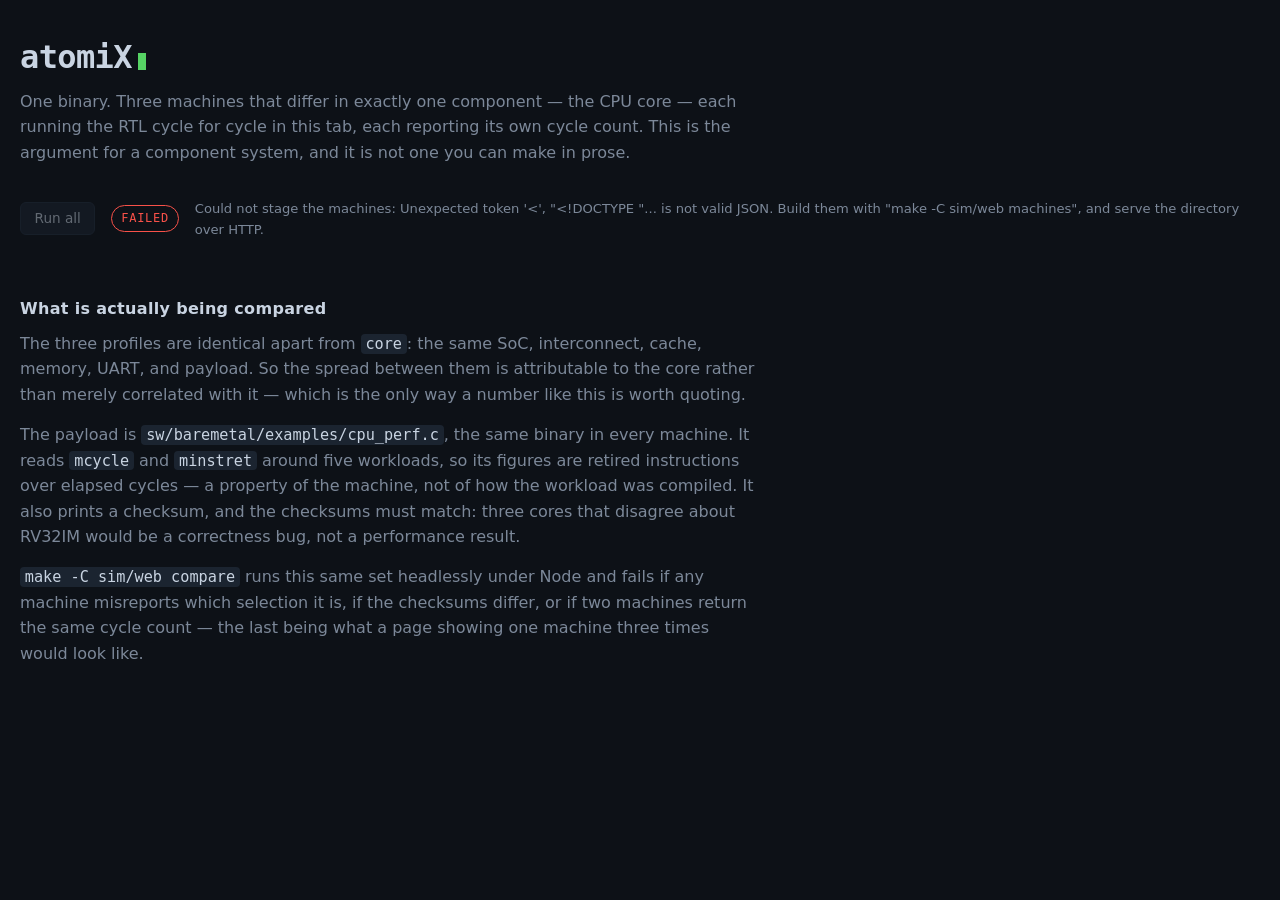
==== sim/web/public/compare.html @ 08066fac "Boot the same binary on three cores, side by side One machine in a tab shows that a selection boots." ====
<!doctype html>
<html lang="en">
<head>
<meta charset="utf-8">
<meta name="viewport" content="width=device-width, initial-scale=1">
<title>atomiX — machines side by side</title>
<link rel="stylesheet" href="style.css">
</head>
<body>
<main class="shell wide">
  <header class="masthead">
    <h1>atomiX</h1>
    <p>
      One binary. Three machines that differ in exactly one component — the
      CPU core — each running the RTL cycle for cycle in this tab, each
      reporting its own cycle count. This is the argument for a component
      system, and it is not one you can make in prose.
    </p>
  </header>

  <section class="race-bar">
    <button type="button" id="run" disabled>Run all</button>
    <span class="badge" id="race-state" data-state="loading">loading</span>
    <p class="race-note" id="race-note">
      Every machine is advanced by the same number of simulated cycles per
      slice, so what you are watching is simulated time, not this laptop:
      the console that finishes first belongs to the machine that needed
      fewer cycles.
    </p>
  </section>

  <section class="machines" id="machines" aria-label="Machines"></section>

  <section class="results" id="results" hidden>
    <h2>Result</h2>
    <table class="scoreboard">
      <thead>
        <tr>
          <th scope="col">profile</th>
          <th scope="col">core</th>
          <th scope="col">workload cycles</th>
          <th scope="col">relative</th>
          <th scope="col">checksum</th>
        </tr>
      </thead>
      <tbody id="scoreboard"></tbody>
    </table>
    <p class="verdict" id="verdict"></p>
  </section>

  <section class="notes">
    <h2>What is actually being compared</h2>
    <p>
      The three profiles are identical apart from <code>core</code>:
      the same SoC, interconnect, cache, memory, UART, and payload. So the
      spread between them is attributable to the core rather than merely
      correlated with it — which is the only way a number like this is worth
      quoting.
    </p>
    <p>
      The payload is <code>sw/baremetal/examples/cpu_perf.c</code>, the same
      binary in every machine. It reads <code>mcycle</code> and
      <code>minstret</code> around five workloads, so its figures are retired
      instructions over elapsed cycles — a property of the machine, not of how
      the workload was compiled. It also prints a checksum, and the checksums
      must match: three cores that disagree about RV32IM would be a
      correctness bug, not a performance result.
    </p>
    <p>
      <code>make -C sim/web compare</code> runs this same set headlessly under
      Node and fails if any machine misreports which selection it is, if the
      checksums differ, or if two machines return the same cycle count — the
      last being what a page showing one machine three times would look like.
    </p>
    <p class="provenance" id="provenance"></p>
  </section>
</main>
<script src="terminal.js"></script>
<script src="compare.js"></script>
</body>
</html>
---- sim/web/public/style.css ----
:root {
  --bg: #0d1117;
  --panel: #131a23;
  --edge: #243040;
  --ink: #c9d4e2;
  --dim: #7c8899;
  --accent: #56d364;
  --accent-dim: #2ea043;
  --warn: #d29922;
  --mono: ui-monospace, "SF Mono", "JetBrains Mono", "DejaVu Sans Mono", monospace;
}

* { box-sizing: border-box; }

body {
  margin: 0;
  padding: 2rem 1.25rem 4rem;
  background: var(--bg);
  color: var(--ink);
  font: 16px/1.6 system-ui, -apple-system, "Segoe UI", sans-serif;
}

.shell { max-width: 62rem; margin: 0 auto; }

.masthead h1 {
  font-family: var(--mono);
  font-size: 2rem;
  letter-spacing: -0.02em;
  margin: 0 0 0.35rem;
}
.masthead h1::after {
  content: "";
  display: inline-block;
  width: 0.5rem; height: 1.1rem;
  margin-left: 0.4rem;
  vertical-align: -0.15rem;
  background: var(--accent);
}
.masthead p { margin: 0 0 2rem; color: var(--dim); max-width: 46rem; }

.machine {
  border: 1px solid var(--edge);
  border-radius: 10px;
  background: var(--panel);
  overflow: hidden;
}

.machine-bar {
  display: flex;
  align-items: center;
  gap: 1rem;
  flex-wrap: wrap;
  padding: 0.6rem 0.9rem;
  border-bottom: 1px solid var(--edge);
  background: #0f151d;
}

.badge {
  font-family: var(--mono);
  font-size: 0.75rem;
  text-transform: uppercase;
  letter-spacing: 0.06em;
  padding: 0.2rem 0.55rem;
  border-radius: 999px;
  border: 1px solid var(--edge);
  color: var(--dim);
  white-space: nowrap;
}
.badge[data-state="running"] { color: var(--accent); border-color: var(--accent-dim); }
/* Parked in WFI: the machine is up, just not executing. Distinct from both
   "running" and "halted", because it is neither. */
.badge[data-state="idle"] { color: #58a6ff; border-color: #1f6feb; }
.badge[data-state="halted"]  { color: var(--warn); border-color: var(--warn); }
.badge[data-state="failed"]  { color: #f85149; border-color: #f85149; }

.readout {
  display: flex;
  gap: 1.25rem;
  flex-wrap: wrap;
  margin: 0;
  flex: 1 1 auto;
}
.readout div { display: flex; gap: 0.4rem; align-items: baseline; }
.readout dt {
  font-size: 0.7rem;
  text-transform: uppercase;
  letter-spacing: 0.06em;
  color: var(--dim);
}
.readout dd {
  margin: 0;
  font-family: var(--mono);
  font-size: 0.85rem;
  font-variant-numeric: tabular-nums;
}

button {
  font: inherit;
  font-size: 0.85rem;
  padding: 0.3rem 0.85rem;
  border-radius: 6px;
  border: 1px solid var(--edge);
  background: #1b2430;
  color: var(--ink);
  cursor: pointer;
}
button:hover:not(:disabled) { border-color: var(--accent-dim); color: var(--accent); }
button:disabled { opacity: 0.45; cursor: default; }

.console {
  height: 26rem;
  overflow-y: auto;
  padding: 0.9rem 1rem;
  background: #0b0f15;
  cursor: text;
}
.console:focus { outline: 1px solid var(--accent-dim); outline-offset: -1px; }

.screen {
  margin: 0;
  font-family: var(--mono);
  font-size: 13.5px;
  line-height: 1.45;
  white-space: pre-wrap;
  word-break: break-word;
  color: var(--ink);
}

.cursor { background: var(--accent); color: #0b0f15; }
.console:not(:focus) .cursor { background: none; outline: 1px solid var(--dim); color: inherit; }

.hint {
  margin: 0;
  padding: 0.55rem 1rem;
  border-top: 1px solid var(--edge);
  font-size: 0.82rem;
  color: var(--dim);
}
.hint code, .notes code {
  font-family: var(--mono);
  font-size: 0.95em;
  color: var(--ink);
  background: #1b2430;
  padding: 0.05rem 0.3rem;
  border-radius: 4px;
}

.notes { margin-top: 2.25rem; max-width: 46rem; }
.notes h2 { font-size: 1rem; letter-spacing: 0.02em; margin: 0 0 0.6rem; }
.notes p { color: var(--dim); margin: 0 0 0.9rem; }
.provenance { font-family: var(--mono); font-size: 0.75rem; }

@media (prefers-reduced-motion: no-preference) {
  .console:focus .cursor { animation: blink 1.1s steps(1, end) infinite; }
  @keyframes blink { 50% { background: none; color: inherit; } }
}

/* --- Machines side by side -------------------------------------------------
   Three consoles at once need width the single-machine page does not, and a
   console short enough that all three fit on one screen -- the whole point is
   seeing them next to each other rather than scrolling between them. */
.shell.wide { max-width: 84rem; }

.race-bar {
  display: flex;
  align-items: center;
  gap: 1rem;
  flex-wrap: wrap;
  margin-bottom: 1.25rem;
}
.race-note {
  margin: 0;
  flex: 1 1 24rem;
  font-size: 0.82rem;
  color: var(--dim);
}
.badge[data-state="done"] { color: var(--accent); border-color: var(--accent-dim); }

.machines {
  display: grid;
  grid-template-columns: repeat(auto-fit, minmax(20rem, 1fr));
  gap: 1rem;
}
/* The consoles are the thing being scanned across, so they are what has to
   line up: identical height, at an identical offset, in every pane. The cores
   do not have the same number of capabilities, so that list goes *below* the
   console and is pushed to the bottom of the card, where a card-to-card
   difference in its height costs the comparison nothing. */
.machine-card { display: flex; flex-direction: column; }
.machine-card .console { height: 14rem; cursor: default; flex: 0 0 auto; }
.machine-card .screen { font-size: 12.5px; }
.machine-card .capabilities { margin-top: auto; padding-top: 0.6rem; }
/* No cursor: these panes take no input, and a blinking one would invite it. */
.machine-card .console:not(:focus) .cursor,
.machine-card .cursor { background: none; outline: none; color: inherit; }

.core-title {
  margin: 0;
  min-height: 3.2rem;
  padding: 0.5rem 0.9rem 0.25rem;
  font-size: 0.82rem;
  color: var(--dim);
}
.capabilities {
  display: flex;
  flex-wrap: wrap;
  gap: 0.3rem;
  margin: 0;
  padding: 0 0.9rem 0.6rem;
  list-style: none;
}
/* Two rows' worth, always. The cores do not have the same number of
   capabilities, and a comparison whose panes start at different heights is one
   the reader cannot scan across -- which is the only thing this layout is
   for. */
.capabilities { align-content: start; }
.capabilities li {
  font-family: var(--mono);
  font-size: 0.68rem;
  color: var(--dim);
  border: 1px solid var(--edge);
  border-radius: 4px;
  padding: 0.05rem 0.35rem;
}

.results { margin-top: 2rem; }
.results h2 { font-size: 1rem; margin: 0 0 0.6rem; }

.scoreboard {
  width: 100%;
  border-collapse: collapse;
  font-size: 0.85rem;
}
.scoreboard th {
  text-align: left;
  font-size: 0.7rem;
  text-transform: uppercase;
  letter-spacing: 0.06em;
  color: var(--dim);
  font-weight: 500;
  padding: 0.35rem 0.6rem;
  border-bottom: 1px solid var(--edge);
}
.scoreboard td {
  padding: 0.45rem 0.6rem;
  border-bottom: 1px solid var(--edge);
  font-family: var(--mono);
  vertical-align: middle;
}
.scoreboard .numeric {
  position: relative;
  text-align: right;
  font-variant-numeric: tabular-nums;
}
/* The bar is drawn behind the number rather than beside it, so the figure
   stays the thing being read and the length is only a second way to see it. */
.scoreboard .bar {
  position: absolute;
  left: 0; top: 0.35rem; bottom: 0.35rem;
  background: var(--accent-dim);
  opacity: 0.22;
  border-radius: 3px;
}
.scoreboard .numeric span:last-child { position: relative; }

.verdict { margin: 0.9rem 0 0; color: var(--dim); font-size: 0.9rem; max-width: 52rem; }
.verdict.bad { color: #f85149; }
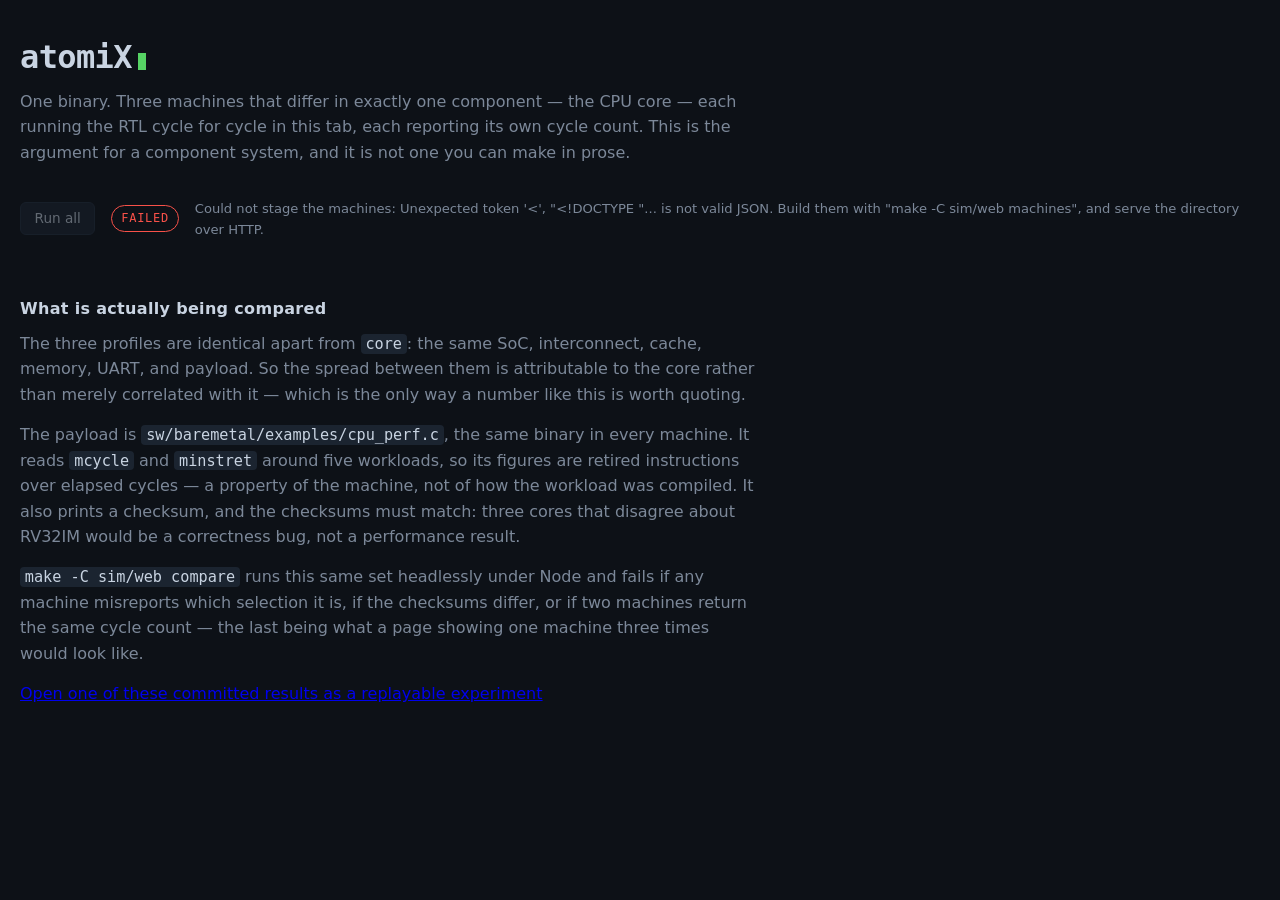
==== commit 630c693c: "feat: Implement AX-03 experiment handoff for browser replay - Added handoff functionality to stage A" ====
--- a/sim/web/public/compare.html
+++ b/sim/web/public/compare.html
@@ -73,6 +73,8 @@
       last being what a page showing one machine three times would look like.
     </p>
     <p class="provenance" id="provenance"></p>
+    <p><a href="handoff.html?bundle=experiments/cpu-perf-on-minimal.json">
+      Open one of these committed results as a replayable experiment</a></p>
   </section>
 </main>
 <script src="terminal.js"></script>
--- a/sim/web/public/style.css
+++ b/sim/web/public/style.css
@@ -265,3 +265,34 @@
 
 .verdict { margin: 0.9rem 0 0; color: var(--dim); font-size: 0.9rem; max-width: 52rem; }
 .verdict.bad { color: #f85149; }
+
+/* --- Experiment handoff -------------------------------------------------- */
+.handoff-panel {
+  border: 1px solid var(--edge);
+  border-radius: 10px;
+  background: var(--panel);
+  padding: 1rem;
+  margin-bottom: 1rem;
+}
+.handoff-state { display: flex; align-items: center; gap: .8rem; flex-wrap: wrap; }
+.handoff-state strong { font-family: var(--mono); font-size: .85rem; }
+.identity-grid {
+  display: grid;
+  grid-template-columns: repeat(auto-fit, minmax(17rem, 1fr));
+  gap: .65rem 1rem;
+  margin: 1rem 0 0;
+}
+.identity-grid div { min-width: 0; }
+.identity-grid dt {
+  color: var(--dim); font-size: .7rem; text-transform: uppercase;
+  letter-spacing: .06em;
+}
+.identity-grid dd {
+  margin: .1rem 0 0; overflow-wrap: anywhere; font: .76rem/1.4 var(--mono);
+}
+.handoff-console .console { height: 18rem; cursor: default; }
+.handoff-actions {
+  display: flex; gap: .8rem; align-items: center; flex-wrap: wrap; margin-top: 1rem;
+}
+.handoff-actions code { color: var(--dim); font-size: .78rem; }
+.badge[data-state="passed"] { color: var(--accent); border-color: var(--accent-dim); }
